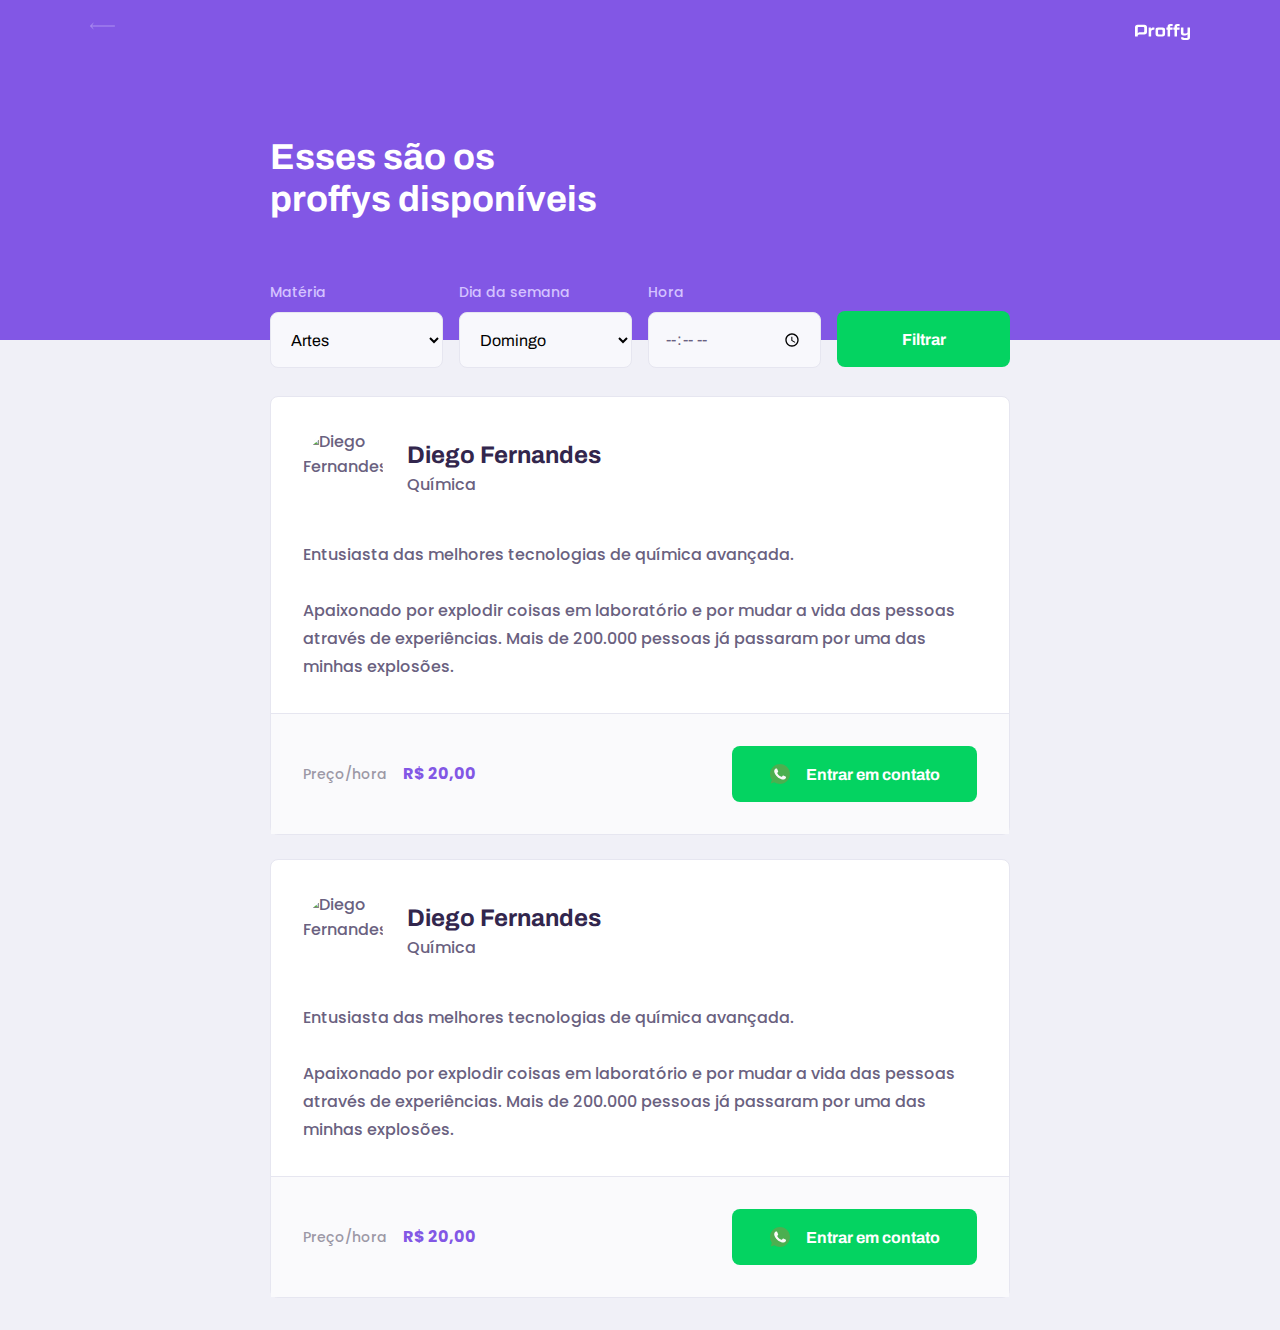
==== study.html @ cf3ef90a "Dia 2" ====
<!DOCTYPE html>
<html lang="pt_br"> <!-- ang é um atributo e neste caso, vai decidir a linguagem utilizada-->
<head>
    <meta charset="UTF-8"> <!-- atributo charset indica o tipo de texto utilizado (configuração de documento)-->
    <meta name="viewport" content="width=device-width, initial-scale=1.0"> <!-- configura estilização pra diferentes 
                                                                                tamanhos de telas-->
    <title>Proffy / Sua plataforma de estudos online</title> <!--Indica o título da página web-->
    <link rel="stylesheet" href="/styles/main.css">
    <link rel="stylesheet" href="/styles/partials/page-study.css">

    <link href="https://fonts.googleapis.com/css2?family=Archivo:wght@400;700&amp;family=Poppins:wght@400;600&amp;display=swap" rel="stylesheet">

</head>
    <body id="page-study">
        <div id="container">
            <header class="page-header">
                <div class="top-bar-container">
                    <a href=""><img src="/images/icons/back.svg" alt="Voltar"></a>
                    <img src="/images/logo.svg" alt="Proffy">
                </div>

                <div class="header-content">
                    <strong>Esses são os proffys disponíveis</strong>
                    <form action="" id="search-teachers">
                        <div class="select-block">
                            <label for="subject">Matéria</label> <!-- ela explica visualmente ao que está atrelada -->
                            <select name="subject" id="subject">
                                <option value="" disabled="" hidden="">Selecione uma opção</option>
                                <option value="1">Artes</option>
                                <option value="2">Biologia</option>
                                <option value="3">Ciências</option>
                                <option value="4">Educação física</option>
                                <option value="5">Física</option>
                                <option value="6">Geografia</option>
                                <option value="7">História</option>
                                <option value="8">Matemática</option>
                                <option value="9">Português</option>
                                <option value="10">Química</option>
                            </select>
                        </div>

                        <div class="select-block">
                            <label for="weekday">Dia da semana</label>
                            <select name="weekday" id="weekday">
                                <option value="" disabled="" hidden="">Selecione uma opção</option>
                                <option value="0">Domingo</option>
                                <option value="1">Segunda-feira</option>
                                <option value="2">Terça-feira</option>
                                <option value="3">Quarta-feira</option>
                                <option value="4">Quinta-feira</option>
                                <option value="5">Sexta-feira</option>
                                <option value="6">Sábado</option>
                            </select>
                        </div>

                        <div class="input-block">
                            <label for="time">Hora</label>
                            <input name="time" id="time" type="time">
                        </div>

                        <button type="submit">Filtrar</button>

                    </form>
                </div>
            </header>
            
            <main>
                <article class="teacher-item">
                    <header>
                        <img 
                            src="https://avatars2.githubusercontent.com/u/2254731?s=460&amp;u=0ba16a79456c2f250e7579cb388fa18c5c2d7d65&amp;v=4" 
                            alt="Diego Fernandes">
                        <div>
                            <strong>Diego Fernandes</strong>
                            <span>Química</span>
                        </div>
                    </header>
                
                    <p>Entusiasta das melhores tecnologias de química avançada.<br><br>
                        Apaixonado por explodir coisas em laboratório e por mudar a vida das pessoas através de experiências. Mais de 200.000 pessoas já passaram por uma das minhas explosões.</p>
                
                    <footer>
                        <p>Preço/hora<strong>R$ 20,00</strong>
                        </p>
                        <button type="button">
                            <img src="/images/icons/whatsapp.svg" alt="Whatsapp">Entrar em contato
                        </button>
                    </footer>
                </article>

                <article class="teacher-item">
                    <header>
                        <img 
                            src="https://avatars2.githubusercontent.com/u/2254731?s=460&amp;u=0ba16a79456c2f250e7579cb388fa18c5c2d7d65&amp;v=4" 
                            alt="Diego Fernandes">
                        <div>
                            <strong>Diego Fernandes</strong>
                            <span>Química</span>
                        </div>
                    </header>
                
                    <p>Entusiasta das melhores tecnologias de química avançada.<br><br>
                        Apaixonado por explodir coisas em laboratório e por mudar a vida das pessoas através de experiências. Mais de 200.000 pessoas já passaram por uma das minhas explosões.</p>
                
                    <footer>
                        <p>Preço/hora<strong>R$ 20,00</strong>
                        </p>
                        <button type="button">
                            <img src="/images/icons/whatsapp.svg" alt="Whatsapp">Entrar em contato
                        </button>
                    </footer>
                </article>
            </main>

        </div>

    </body>
</html>
---- styles/main.css ----
/* CSS - Cascading StyleSheet*/

:root {
    /*Variáveis do CSS*/
    --color-background: #F0F0F7;
    --color-primary-lighter: #9871F5;
    --color-primary-light: #916BEA;
    --color-primary: #8257E5;
    --color-primary-dark: #774DD6;
    --color-primary-darker: #6842c2;
    --color-secondary: #04D361;
    --color-secondary-dark: #04BF58;
    --color-title-in-primary: #FFFFFF;
    --color-text-in-primary: #D4C2FF;
    --color-text-title: #32264D;
    --color-text-complement: #9C98A6;
    --color-text-base: #6A6180;
    --color-line-in-white: #E6E6F0;
    --color-input-background: #F8F8FC;
    --color-button-text: #FFFFFF;
    --color-box-base: #FFFFFF;
    --color-box-footer: #FAFAFC;
    --color-small-info: #C1BCCC;

    /*Tamanho da fonte padão: 16px - 100% - 1rem*/
    font-size: 60%; /* controle das medidas rem */
}

* {
    margin:0;
    padding: 0;
    box-sizing: border-box;
}

htm, body{
    height: 100vh; /*height = altura*/
}

body {
    background-color: var(--color-background);
    display: flex;
    align-items: center;
    justify-content: center;
}

body, input, button, textarea {
    font: 500 1.6rem Poppins;
    color: var(--color-text-base);
}

#container {
    width: 90vw; /*width: largura;*/
    max-width: 700px;
}

@media (min-width: 700px){
    :root {
        font-size: 62.5%; /* Todo 1rem vai ser relativo a 10px */
    }
}
---- styles/partials/page-study.css ----
#page-study #container {
    width: 100vw;
    height: 100vh;
}

.page-header {
    background-color: var(--color-primary);

    display: flex;
    flex-direction: column;
}

.page-header .top-bar-container {
    width: 90%;
    margin: 0 auto;

    display: flex;
    align-items: center;
    justify-content: space-between;

    padding: 1.6rem 0;
}

.page-header .top-bar-container a {
    height: 3.2rem;
    transition: opacity 0.2s;
}

.page-header .top-bar-container a:hover {
    opacity: 0.6;
}

.page-header .top-bar-container img {
    height: 1.6rem;
}

.page-header .header-content {
    width: 90%;
    margin: 3.2rem auto;
    position: relative;
}

.page-header .header-content strong {
    font: 700 3.6rem Archivo;
    line-height: 4.2rem;
    color: var(--color-title-in-primary);
}

#search-teachers {
    margin-top: 3.2rem;
}

#search-teachers label {
    color: var(--color-text-in-primary);
}

#search-teachers .select-block {
    margin-bottom: 1.4rem;
}

#search-teachers button {
    width: 100%;
    height: 5.6rem;
    background: var(--color-secondary);
    color: var(--color-button-text);
    border:0;
    border-radius: .8rem;
    cursor: pointer;
    font: 700 1.6rem Archivo;
    display: flex;
    align-items: center;
    justify-content: center;
    transition: background 0.2s;
    margin-top: 3.2rem;
    outline: 0;
}

#search-teachers button:hover {
    background-color: var(--color-secondary-dark);
}

.select-block label, .input-block label {
    font-size: 1.4rem;
    color: var(--color-text-complement);
}

.input-block input, .select-block select {
    width: 100%;
    height: 5.6rem;
    margin-top: 0.8rem;
    border-radius: 0.8rem;
    background: var(--color-input-background);
    border: 1px solid var(--color-line-in-white);
    outline: 0;
    padding: 0 1.6rem;
    font: 1.6rem Archivo;
}

.input-block {
    position: relative;
}

.input-block:focus-within::after{
    content: "";
    width: calc(100% - 3.2rem);
    height: 2px;
    background: var(--color-primary-light);
    position: absolute;
    left: 1.6rem;
    right: 1.6rem;
    bottom: 0;
}

#page-study main {
    margin: 3.2rem auto;
    width: 90%;
}

.teacher-item {
    background-color: var(--color-box-base);
    border: 1px solid var(--color-line-in-white);
    border-radius: .8rem;
    margin-top: 2.4rem;
}

.teacher-item header {
    padding: 3.2rem 2rem;
    display: flex;
    align-items: center;
}

.teacher-item header img {
    width: 8rem;
    height: 8rem;
    border-radius: 50%;
}

.teacher-item header div {
    margin-left: 2.4rem;
}

.teacher-item header div strong {
    font: 700 2.4rem Archivo;
    display: block;
    color: var(--color-text-title);
}

.teacher-item header div span {
    font-size: 1.6rem;
    display: block;
    margin-top: .4rem;
}

.teacher-item > p {
    padding: 0 2rem;
    font-size: 1.6rem;
    line-height: 2.8rem;
}

.teacher-item footer {
    padding: 3.2rem 2rem;
    background-color: var(--color-box-footer);
    border-top: 1px solid var(--color-line-in-white);
    margin-top: 3.2rem;

    display: flex;
    align-items: center;
    justify-content: space-between;
}

.teacher-item footer p {
    font-size: 1.4rem;
    line-height: 2.4rem;
    color: var(--color-text-complement)
}

.teacher-item footer p strong {
    font-size: 1.6rem;
    color: var(--color-primary);
    display: block;
}

.teacher-item footer button {
    width: 20rem;
    height: 5.6rem;
    background: var(--color-secondary);
    color: var(--color-button-text);
    border:0;
    border-radius: .8rem;
    cursor: pointer;
    font: 700 1.4rem Archivo;

    display: flex;
    align-items: center;
    justify-content: space-evenly;

    transition: background 0.2s;
    margin-left: 1.6rem;
}

.teacher-item footer button:hover {
    background: var(--color-secondary-dark);
}

@media (min-width: 700px){
    #page-study #container {
        max-width: 100vw;
    }

    .page-header {
        height: 340px;
    }

    .page-header .top-bar-container {
        max-width: 1100px;
    }

    .page-header .header-content {
        max-width: 740px;
        margin: 0 auto;
        flex: 1 1;
        padding-bottom: 48px;
        display: flex;
        flex-direction: column;
        justify-content: center;
    }

    .page-header .header-content strong {
        max-width: 350px;
    }

    .teacher-item header,
    .teacher-item footer {
        padding: 32px;
    }

    #search-teachers {
        display: grid;
        grid-template-columns: repeat(4, 1fr);
        gap: 16px;
        position: absolute;
        bottom: -28px;
    }

    #page-study main {
        padding: 32px 0;
        max-width: 740px;
        margin: 0 auto;
    }

    #search-teachers .select-block {
        margin-bottom: 0;
    }
 
    .teacher-item > p {
        padding: 0 32px;
    }

    .teacher-item footer p strong {
        display: initial;
        margin-left: 16px;
    }

    .teacher-item footer button {
        width: 245px;
        font-size: 16px;
        justify-content: center;
    }

    .teacher-item footer button img {
        margin-right:16px ;
    }
}
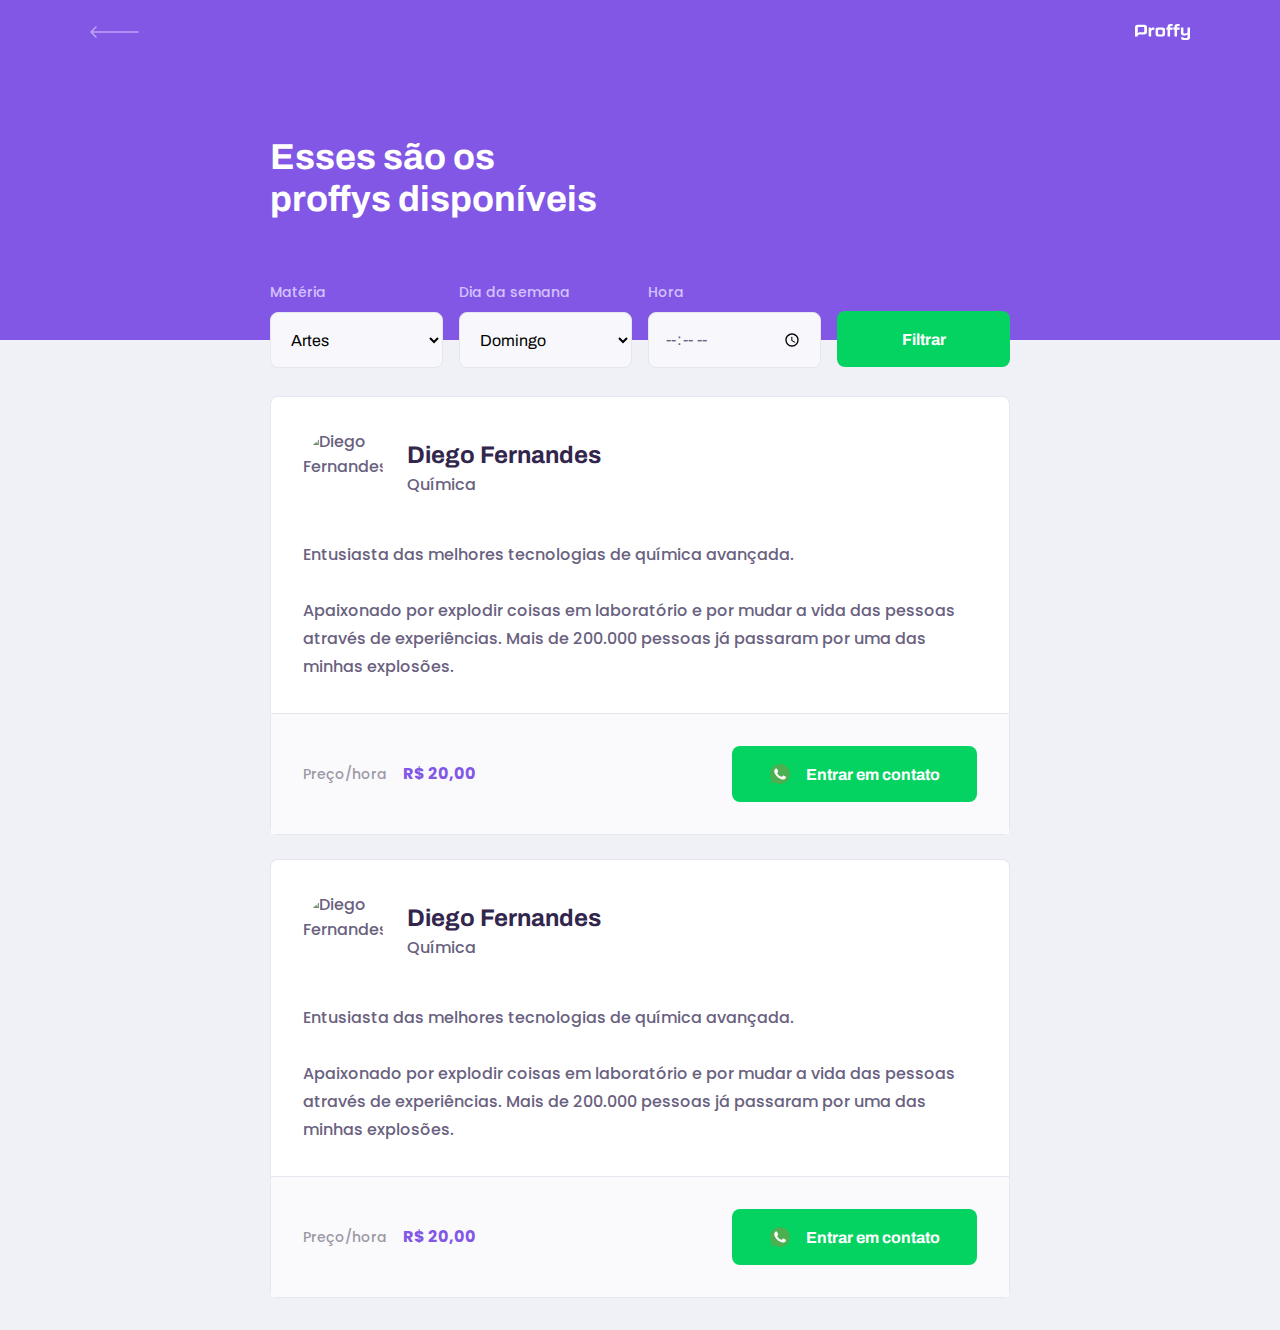
==== commit dfd122b5: "Dia 3" ====
--- a/study.html
+++ b/study.html
@@ -1,11 +1,17 @@
 <!DOCTYPE html>
-<html lang="pt_br"> <!-- ang é um atributo e neste caso, vai decidir a linguagem utilizada-->
+<html lang="pt_br">
 <head>
-    <meta charset="UTF-8"> <!-- atributo charset indica o tipo de texto utilizado (configuração de documento)-->
-    <meta name="viewport" content="width=device-width, initial-scale=1.0"> <!-- configura estilização pra diferentes 
-                                                                                tamanhos de telas-->
-    <title>Proffy / Sua plataforma de estudos online</title> <!--Indica o título da página web-->
+    <meta charset="UTF-8"> 
+    <meta name="viewport" content="width=device-width, initial-scale=1.0">
+    <meta name="theme-color" content="#8257E5">
+
+    <title>Proffy / Sua plataforma de estudos online</title> 
+
+    <link rel="shortcut icon" href="/images/favicon.png">
+
     <link rel="stylesheet" href="/styles/main.css">
+    <link rel="stylesheet" href="/styles/partials/hearder.css">
+    <link rel="stylesheet" href="/styles/partials/forms.css">
     <link rel="stylesheet" href="/styles/partials/page-study.css">
 
     <link href="https://fonts.googleapis.com/css2?family=Archivo:wght@400;700&amp;family=Poppins:wght@400;600&amp;display=swap" rel="stylesheet">
--- a/styles/partials/hearder.css
+++ b/styles/partials/hearder.css
@@ -0,0 +1,84 @@
+.page-header {
+    background-color: var(--color-primary);
+
+    display: flex;
+    flex-direction: column;
+}
+
+.page-header .top-bar-container {
+    width: 90%;
+    margin: 0 auto;
+
+    display: flex;
+    align-items: center;
+    justify-content: space-between;
+
+    padding: 1.6rem 0;
+}
+
+.page-header .top-bar-container a {
+    height: 3.2rem;
+    transition: opacity 0.2s;
+}
+
+.page-header .top-bar-container a:hover {
+    opacity: 0.6;
+}
+
+.page-header .top-bar-container > img {
+    height: 1.6rem;
+}
+
+.page-header .header-content {
+    width: 90%;
+    margin: 3.2rem auto;
+    position: relative;
+}
+
+.page-header .header-content strong {
+    font: 700 3.6rem Archivo;
+    line-height: 4.2rem;
+    color: var(--color-title-in-primary);
+}
+
+.page-header .header-content p {
+    max-width: 30rem;
+    font-size: 1.6rem;
+    line-height: 2.6rem;
+    color: var(--color-text-in-primary);
+    margin-top: 2.4rem;
+}
+
+@media (min-width: 700px){
+    #page-study #container {
+        max-width: 100vw;
+    }
+
+    .page-header {
+        height: 340px;
+    }
+
+    .page-header .top-bar-container {
+        max-width: 1100px;
+    }
+
+    .page-header .header-content {
+        max-width: 740px;
+        margin: 0 auto;
+        flex: 1 1;
+        padding-bottom: 48px;
+        display: flex;
+        flex-direction: column;
+        justify-content: center;
+    }
+
+    .page-header .header-content strong {
+        max-width: 350px;
+    }
+
+    .teacher-item header,
+    .teacher-item footer {
+        padding: 32px;
+    }
+
+}
--- a/styles/partials/forms.css
+++ b/styles/partials/forms.css
@@ -0,0 +1,44 @@
+.select-block label, 
+.input-block label,
+.textarea-block label {
+    font-size: 1.4rem;
+    color: var(--color-text-complement);
+}
+
+.input-block input, 
+.select-block select,
+.textarea-block textarea {
+    width: 100%;
+    height: 5.6rem;
+    margin-top: 0.8rem;
+    border-radius: 0.8rem;
+    background: var(--color-input-background);
+    border: 1px solid var(--color-line-in-white);
+    outline: 0;
+    padding: 0 1.6rem;
+    font: 1.6rem Archivo;
+}
+
+.textarea-block textarea {
+    padding: 1.2rem 1.6rem;
+    height: 16rem;
+    
+    resize: vertical;
+}
+
+.input-block,
+.textarea-block {
+    position: relative;
+}
+
+.input-block:focus-within::after,
+.textarea-block:focus-within::after{
+    content: "";
+    width: calc(100% - 3.2rem);
+    height: 2px;
+    background: var(--color-primary-light);
+    position: absolute;
+    left: 1.6rem;
+    right: 1.6rem;
+    bottom: 0;
+}--- a/styles/partials/page-study.css
+++ b/styles/partials/page-study.css
@@ -1,49 +1,6 @@
 #page-study #container {
     width: 100vw;
     height: 100vh;
-}
-
-.page-header {
-    background-color: var(--color-primary);
-
-    display: flex;
-    flex-direction: column;
-}
-
-.page-header .top-bar-container {
-    width: 90%;
-    margin: 0 auto;
-
-    display: flex;
-    align-items: center;
-    justify-content: space-between;
-
-    padding: 1.6rem 0;
-}
-
-.page-header .top-bar-container a {
-    height: 3.2rem;
-    transition: opacity 0.2s;
-}
-
-.page-header .top-bar-container a:hover {
-    opacity: 0.6;
-}
-
-.page-header .top-bar-container img {
-    height: 1.6rem;
-}
-
-.page-header .header-content {
-    width: 90%;
-    margin: 3.2rem auto;
-    position: relative;
-}
-
-.page-header .header-content strong {
-    font: 700 3.6rem Archivo;
-    line-height: 4.2rem;
-    color: var(--color-title-in-primary);
 }
 
 #search-teachers {
@@ -77,38 +34,6 @@
 
 #search-teachers button:hover {
     background-color: var(--color-secondary-dark);
-}
-
-.select-block label, .input-block label {
-    font-size: 1.4rem;
-    color: var(--color-text-complement);
-}
-
-.input-block input, .select-block select {
-    width: 100%;
-    height: 5.6rem;
-    margin-top: 0.8rem;
-    border-radius: 0.8rem;
-    background: var(--color-input-background);
-    border: 1px solid var(--color-line-in-white);
-    outline: 0;
-    padding: 0 1.6rem;
-    font: 1.6rem Archivo;
-}
-
-.input-block {
-    position: relative;
-}
-
-.input-block:focus-within::after{
-    content: "";
-    width: calc(100% - 3.2rem);
-    height: 2px;
-    background: var(--color-primary-light);
-    position: absolute;
-    left: 1.6rem;
-    right: 1.6rem;
-    bottom: 0;
 }
 
 #page-study main {
